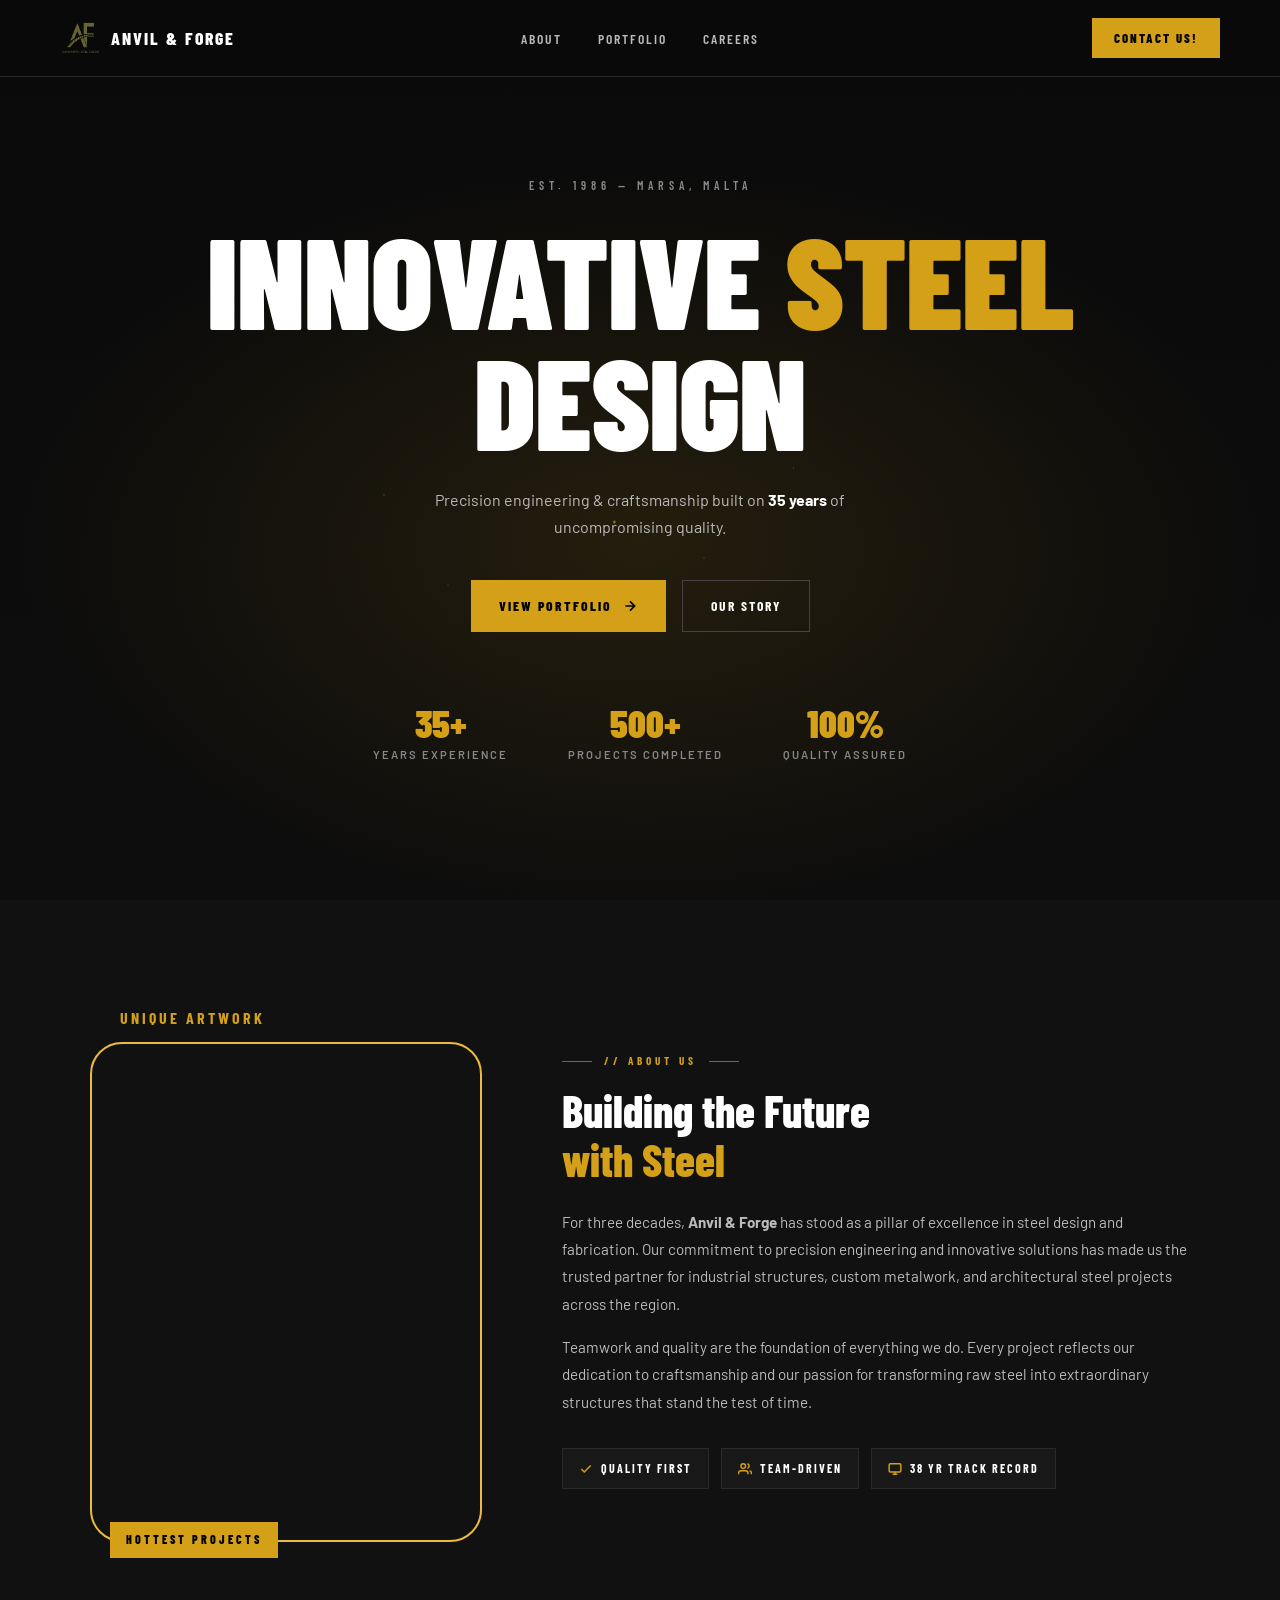
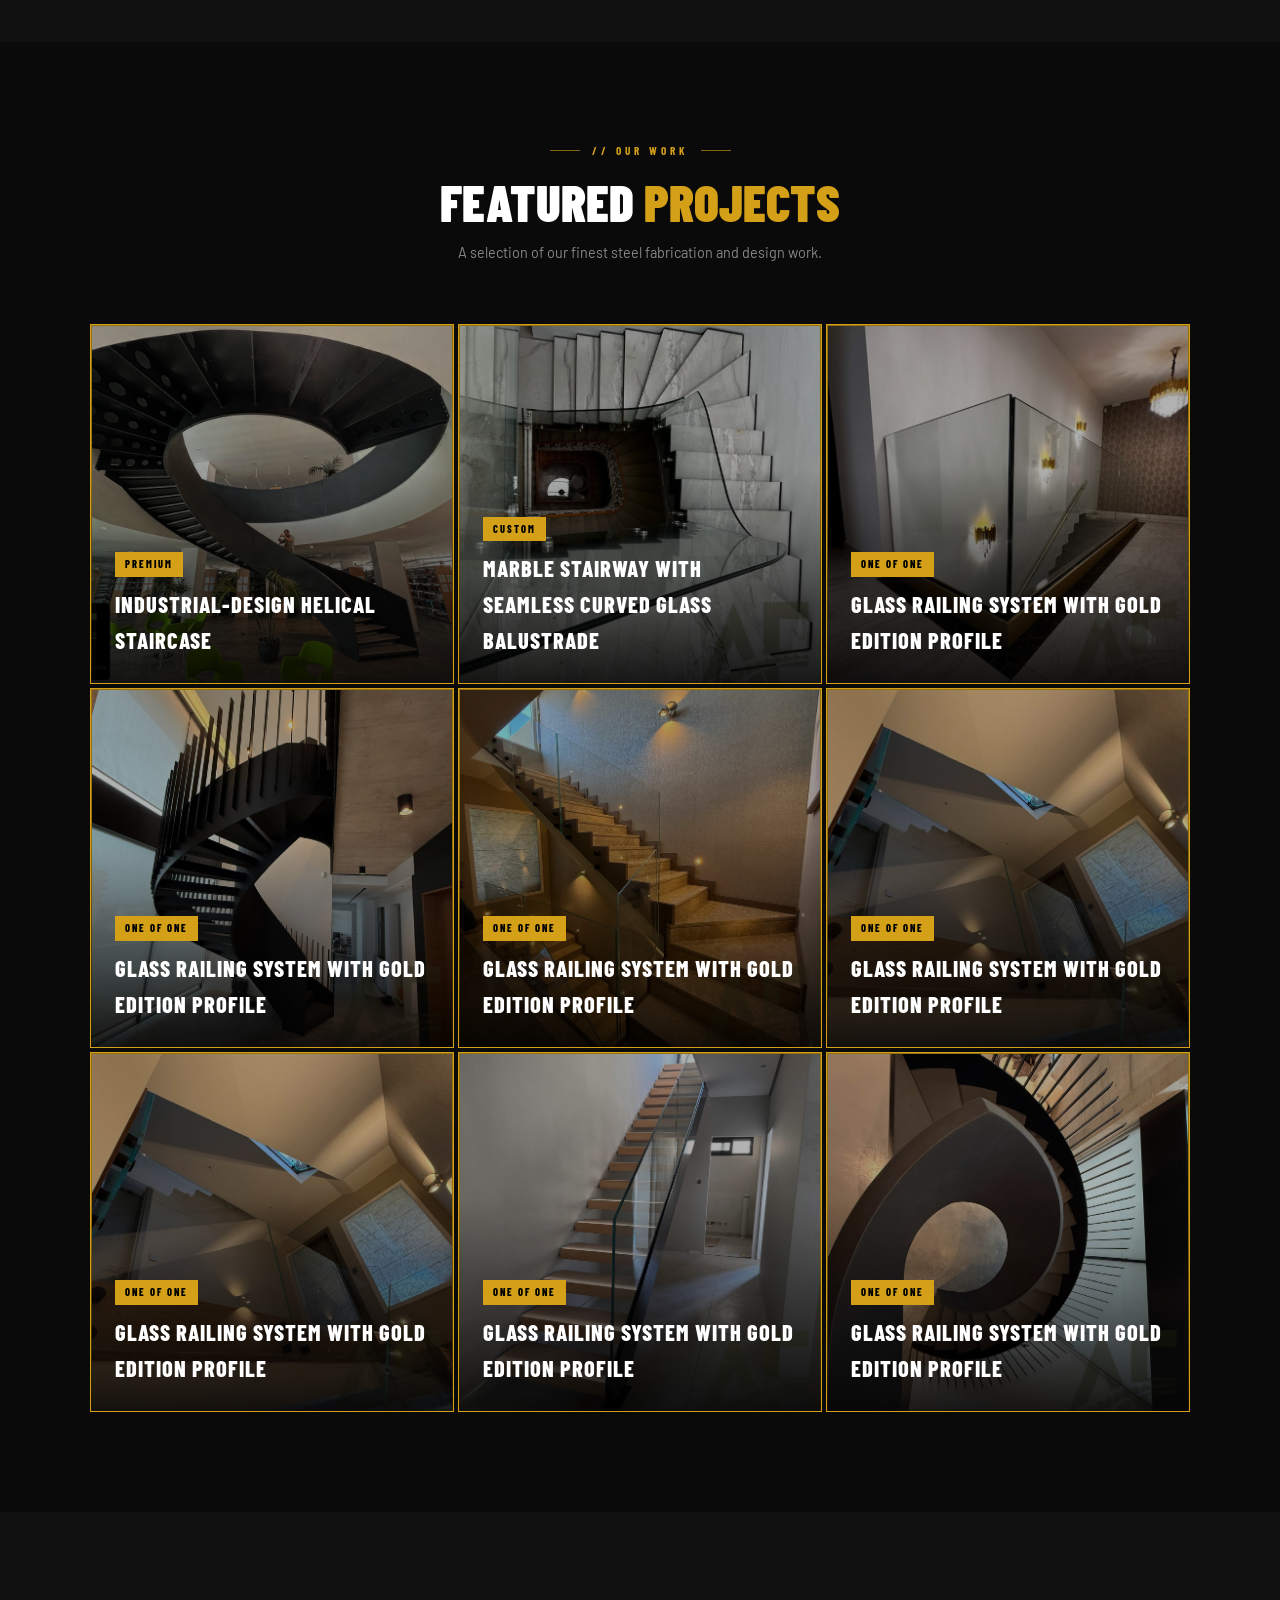
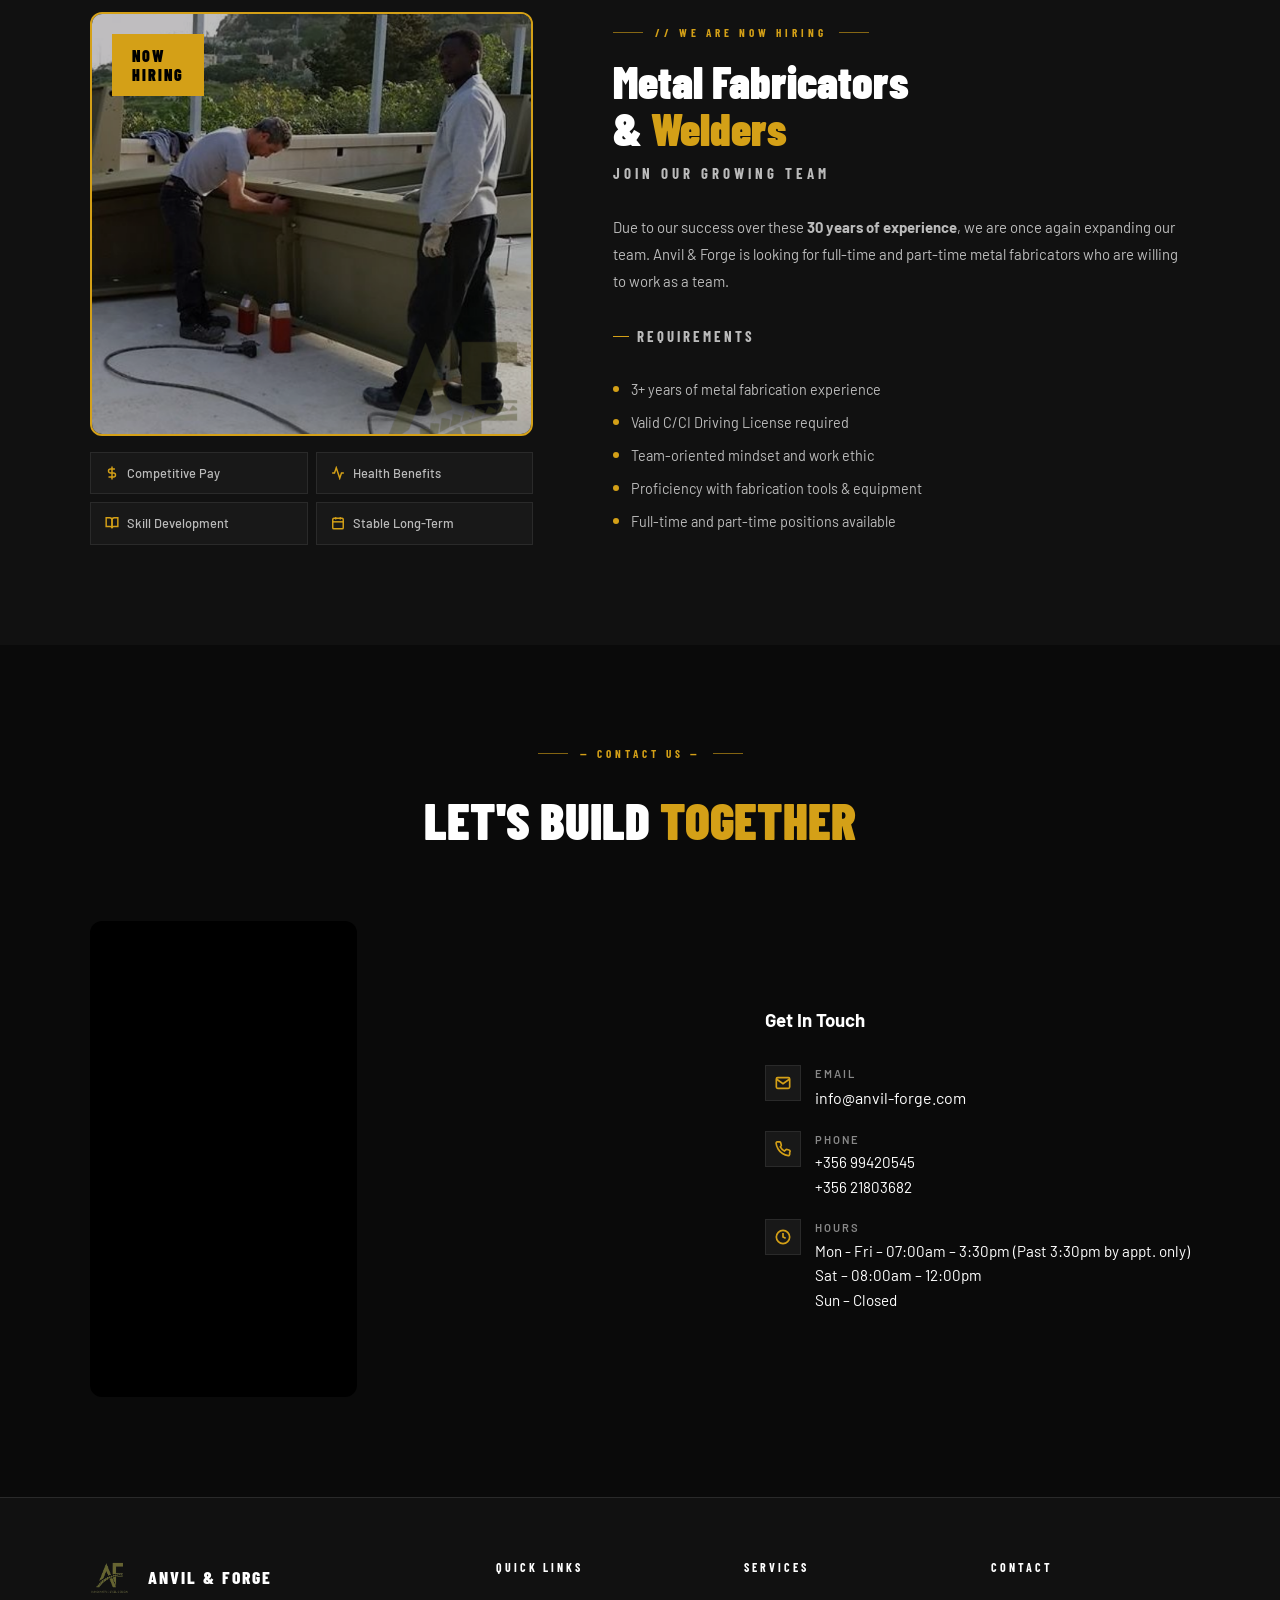
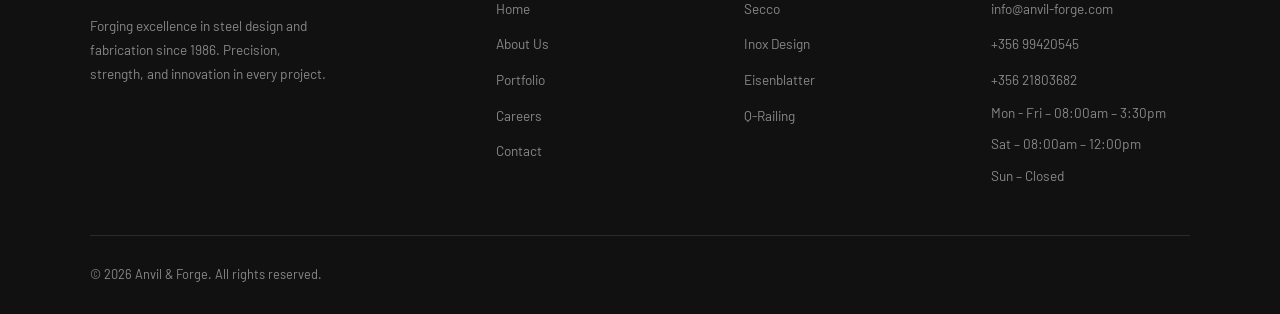
==== index.html @ 1e1e9507 "correcion archivo" ====
<!DOCTYPE html>
<html lang="en">
<head>
  <meta charset="UTF-8" />
  <meta name="viewport" content="width=device-width, initial-scale=1.0"/>
  <title>Anvil & Forge</title>
  <link href="https://fonts.googleapis.com/css2?family=Barlow+Condensed:wght@400;600;700;800;900&family=Barlow:wght@300;400;500;600&display=swap" rel="stylesheet"/>
  <link rel="stylesheet" href="styles.css">
   <link rel="icon" type="image/png" href="images/logo2.svg"> 
</head>
<body>

<!-- NAV -->
<nav>
  <a href="#" class="nav-logo">
    <img src="images/anvil_pfp.png" alt="Logo" style="height: 40px; width: auto; vertical-align: left; margin-left: 1px;">
    Anvil &amp; Forge
  </a>
  <ul class="nav-links">
    <li><a href="#about">About</a></li>
    <li><a href="#portfolio">Portfolio</a></li>
    <li><a href="#careers">Careers</a></li>
  </ul>
  <a href="#contact" class="btn-quote">Contact us!</a>
</nav>

<!-- HERO -->
<section class="hero" id="home">
  <div class="hero-bg"></div>
  <p class="hero-est">EST. 1986 — MARSA, MALTA</p>  
  <h1>Innovative <span>Steel</span><br>Design</h1>
  <p class="hero-sub">Precision engineering &amp; craftsmanship built on <strong>35 years</strong> of uncompromising quality.</p>
  <div class="hero-ctas">
    <a href="#portfolio" class="btn-primary">
      View Portfolio
      <svg width="16" height="16" viewBox="0 0 24 24" fill="none" stroke="currentColor" stroke-width="2.5"><path d="M5 12h14M12 5l7 7-7 7"/></svg>
    </a>
    <a href="#about" class="btn-secondary">Our Story</a>
  </div>
  <div class="hero-stats">
    <div class="stat">
      <div class="stat-num">35+</div>
      <div class="stat-label">Years Experience</div>
    </div>
    <div class="stat">
      <div class="stat-num">500+</div>
      <div class="stat-label">Projects Completed</div>
    </div>
    <div class="stat">
      <div class="stat-num">100%</div>
      <div class="stat-label">Quality Assured</div>
    </div>
  </div>
</section>

<!-- ABOUT -->
<section class="about" id="about">
  <div class="about-inner">
    <div class="about-left">
      <p class="about-label">Unique Artwork</p>
      <div class="about-img-wrap">
      
        <video class ="about-video" autoplay muted loop playsinline>
          <source src="images/projects/16.mp4" type="video/mp4">
        </video>


        <div class="about-est-badge">Hottest Projects</div>
      </div>
    </div>
    <div class="about-right">
      <div class="section-tag">// About Us</div>
      <h2>Building the Future<br><span>with Steel</span></h2>
      <p>For three decades, <strong>Anvil &amp; Forge</strong> has stood as a pillar of excellence in steel design and fabrication. Our commitment to precision engineering and innovative solutions has made us the trusted partner for industrial structures, custom metalwork, and architectural steel projects across the region.</p>
      <p>Teamwork and quality are the foundation of everything we do. Every project reflects our dedication to craftsmanship and our passion for transforming raw steel into extraordinary structures that stand the test of time.</p>
      <div class="about-pills">
        <div class="pill">
          <svg width="14" height="14" viewBox="0 0 24 24" fill="none" stroke="currentColor" stroke-width="2.5"><polyline points="20 6 9 17 4 12"/></svg>
          Quality First
        </div>
        <div class="pill">
          <svg width="14" height="14" viewBox="0 0 24 24" fill="none" stroke="currentColor" stroke-width="2.5"><path d="M17 21v-2a4 4 0 0 0-4-4H5a4 4 0 0 0-4 4v2"/><circle cx="9" cy="7" r="4"/><path d="M23 21v-2a4 4 0 0 0-3-3.87M16 3.13a4 4 0 0 1 0 7.75"/></svg>
          Team-Driven
        </div>
        <div class="pill">
          <svg width="14" height="14" viewBox="0 0 24 24" fill="none" stroke="currentColor" stroke-width="2.5"><rect x="2" y="3" width="20" height="14" rx="2"/><path d="M8 21h8M12 17v4"/></svg>
          38 Yr Track Record
        </div>
      </div>
    </div>
  </div>
</section>

<!-- PORTFOLIO -->
<section class="portfolio" id="portfolio">
  <div class="portfolio-header">
    <div class="section-tag" style="justify-content:center;">// Our Work</div>
    <h2>Featured <span>Projects</span></h2>
    <p>A selection of our finest steel fabrication and design work.</p>
  </div>
  <div class="portfolio-grid">

    <div class="port-card">
      <div class="port-card-inner">
        <div class="port-front">
          <img src="images/waterwemark/1.jpg" alt="Industrial Structures"/>
          <div class="port-overlay">
            <span class="port-tag">Premium</span>
            <div class="port-title">Industrial-Design Helical Staircase</div>
          </div>
        </div>
        <div class="port-back">
          <img class="port-back-bg" src="images/waterwemark/1.jpg" alt=""/>
          <span class="port-back-tag">Premium</span>
          <div class="port-back-line"></div>
          <div class="port-back-title">Helical Staircase</div>
          <p class="port-back-desc">Industrial-design helical staircase crafted with precision steel and a brushed finish. Completed in 2022.</p>
        </div>
      </div>
    </div>

    <div class="port-card">
      <div class="port-card-inner">
        <div class="port-front">
          <img src="images/waterwemark/2.png" alt="Custom Metalwork"/>
          <div class="port-overlay">
            <span class="port-tag">Custom</span>
            <div class="port-title">Marble Stairway with Seamless Curved Glass Balustrade</div>
          </div>
        </div>
        <div class="port-back">
          <img class="port-back-bg" src="images/waterwemark/2.png" alt=""/>
          <span class="port-back-tag">Custom</span>
          <div class="port-back-line"></div>
          <div class="port-back-title">Marble Stairway</div>
          <p class="port-back-desc">Seamless curved glass balustrade paired with a marble stairway. A bespoke piece designed for a private residence.</p>
        </div>
      </div>
    </div>

    <div class="port-card">
      <div class="port-card-inner">
        <div class="port-front">
          <img src="images/waterwemark/3.png" alt="Architectural Steel"/>
          <div class="port-overlay">
            <span class="port-tag">One of one</span>
            <div class="port-title">Glass Railing System with Gold Edition Profile</div>
          </div>
        </div>
        <div class="port-back">
          <img class="port-back-bg" src="images/waterwemark/3.png" alt=""/>
          <span class="port-back-tag">One of one</span>
          <div class="port-back-line"></div>
          <div class="port-back-title">Gold Edition Railing</div>
          <p class="port-back-desc">Exclusive glass railing system featuring a gold edition profile. One of a kind, designed and fabricated in-house.</p>
        </div>
      </div>
    </div>

    <div class="port-card">
      <div class="port-card-inner">
        <div class="port-front">
          <img src="images/waterwemark/7.png" alt="Architectural Steel"/>
          <div class="port-overlay">
            <span class="port-tag">One of one</span>
            <div class="port-title">Glass Railing System with Gold Edition Profile</div>
          </div>
        </div>
        <div class="port-back">
          <img class="port-back-bg" src="images/waterwemark/7.png" alt=""/>
          <span class="port-back-tag">One of one</span>
          <div class="port-back-line"></div>
          <div class="port-back-title">Gold Edition Railing</div>
          <p class="port-back-desc">Exclusive glass railing system featuring a gold edition profile. One of a kind, designed and fabricated in-house.</p>
        </div>
      </div>
    </div>

    <div class="port-card">
      <div class="port-card-inner">
        <div class="port-front">
          <img src="images/waterwemark/8.png" alt="Architectural Steel"/>
          <div class="port-overlay">
            <span class="port-tag">One of one</span>
            <div class="port-title">Glass Railing System with Gold Edition Profile</div>
          </div>
        </div>
        <div class="port-back">
          <img class="port-back-bg" src="images/waterwemark/8.png" alt=""/>
          <span class="port-back-tag">One of one</span>
          <div class="port-back-line"></div>
          <div class="port-back-title">Gold Edition Railing</div>
          <p class="port-back-desc">Exclusive glass railing system featuring a gold edition profile. One of a kind, designed and fabricated in-house.</p>
        </div>
      </div>
    </div>

    <div class="port-card">
      <div class="port-card-inner">
        <div class="port-front">
          <img src="images/waterwemark/9.png" alt="Architectural Steel"/>
          <div class="port-overlay">
            <span class="port-tag">One of one</span>
            <div class="port-title">Glass Railing System with Gold Edition Profile</div>
          </div>
        </div>
        <div class="port-back">
          <img class="port-back-bg" src="images/waterwemark/9.png" alt=""/>
          <span class="port-back-tag">One of one</span>
          <div class="port-back-line"></div>
          <div class="port-back-title">Gold Edition Railing</div>
          <p class="port-back-desc">Exclusive glass railing system featuring a gold edition profile. One of a kind, designed and fabricated in-house.</p>
        </div>
      </div>
    </div>

    <div class="port-card">
      <div class="port-card-inner">
        <div class="port-front">
          <img src="images/waterwemark/9.png" alt="Architectural Steel"/>
          <div class="port-overlay">
            <span class="port-tag">One of one</span>
            <div class="port-title">Glass Railing System with Gold Edition Profile</div>
          </div>
        </div>
        <div class="port-back">
          <img class="port-back-bg" src="images/waterwemark/10.png" alt=""/>
          <span class="port-back-tag">One of one</span>
          <div class="port-back-line"></div>
          <div class="port-back-title">Gold Edition Railing</div>
          <p class="port-back-desc">Exclusive glass railing system featuring a gold edition profile. One of a kind, designed and fabricated in-house.</p>
        </div>
      </div>
    </div>

    <div class="port-card">
      <div class="port-card-inner">
        <div class="port-front">
          <img src="images/waterwemark/11.png" alt="Architectural Steel"/>
          <div class="port-overlay">
            <span class="port-tag">One of one</span>
            <div class="port-title">Glass Railing System with Gold Edition Profile</div>
          </div>
        </div>
        <div class="port-back">
          <img class="port-back-bg" src="images/waterwemark/11.png" alt=""/>
          <span class="port-back-tag">One of one</span>
          <div class="port-back-line"></div>
          <div class="port-back-title">Gold Edition Railing</div>
          <p class="port-back-desc">Exclusive glass railing system featuring a gold edition profile. One of a kind, designed and fabricated in-house.</p>
        </div>
      </div>
    </div>

    <div class="port-card">
      <div class="port-card-inner">
        <div class="port-front">
          <img src="images/waterwemark/14.png" alt="Architectural Steel"/>
          <div class="port-overlay">
            <span class="port-tag">One of one</span>
            <div class="port-title">Glass Railing System with Gold Edition Profile</div>
          </div>
        </div>
        <div class="port-back">
          <img class="port-back-bg" src="images/waterwemark/14.png" alt=""/>
          <span class="port-back-tag">One of one</span>
          <div class="port-back-line"></div>
          <div class="port-back-title">Gold Edition Railing</div>
          <p class="port-back-desc">Exclusive glass railing system featuring a gold edition profile. One of a kind, designed and fabricated in-house.</p>
        </div>
      </div>
    </div>

  </div>
</section>

<!-- CAREERS -->
<section class="careers" id="careers">
  <div class="careers-inner">
    <div>
      <div class="careers-img-wrap">
        <div class="now-hiring-badge">Now<br>Hiring</div>
        <img src="images/waterwemark/4.png" alt="Welding"/>
      </div>
      <div class="careers-perks">
        <div class="perk">
          <svg width="14" height="14" viewBox="0 0 24 24" fill="none" stroke="currentColor" stroke-width="2.5"><line x1="12" y1="1" x2="12" y2="23"/><path d="M17 5H9.5a3.5 3.5 0 0 0 0 7h5a3.5 3.5 0 0 1 0 7H6"/></svg>
          Competitive Pay
        </div>
        <div class="perk">
          <svg width="14" height="14" viewBox="0 0 24 24" fill="none" stroke="currentColor" stroke-width="2.5"><path d="M22 12h-4l-3 9L9 3l-3 9H2"/></svg>
          Health Benefits
        </div>
        <div class="perk">
          <svg width="14" height="14" viewBox="0 0 24 24" fill="none" stroke="currentColor" stroke-width="2.5"><path d="M2 3h6a4 4 0 0 1 4 4v14a3 3 0 0 0-3-3H2z"/><path d="M22 3h-6a4 4 0 0 0-4 4v14a3 3 0 0 1 3-3h7z"/></svg>
          Skill Development
        </div>
        <div class="perk">
          <svg width="14" height="14" viewBox="0 0 24 24" fill="none" stroke="currentColor" stroke-width="2.5"><rect x="3" y="4" width="18" height="18" rx="2"/><line x1="16" y1="2" x2="16" y2="6"/><line x1="8" y1="2" x2="8" y2="6"/><line x1="3" y1="10" x2="21" y2="10"/></svg>
          Stable Long-Term
        </div>
      </div>
    </div>
    <div class="careers-right">
      <div class="section-tag">// We Are Now Hiring</div>
      <h2>Metal Fabricators<br>&amp; <span>Welders</span></h2>
      <p class="careers-sub">Join Our Growing Team</p>
      <p>Due to our success over these <strong>30 years of experience</strong>, we are once again expanding our team. Anvil &amp; Forge is looking for full-time and part-time metal fabricators who are willing to work as a team.</p>
      <p class="req-title">Requirements</p>
      <ul class="req-list">
        <li>3+ years of metal fabrication experience</li>
        <li>Valid C/CI Driving License required</li>
        <li>Team-oriented mindset and work ethic</li>
        <li>Proficiency with fabrication tools &amp; equipment</li>
        <li>Full-time and part-time positions available</li>
      </ul>
    </div>
  </div>
</section>

<!-- CONTACT -->
<section class="contact" id="contact">
  <div class="contact-header">
    <div class="section-tag" style="justify-content:center;">— Contact Us —</div>
    <h2>Let's Build <span>Together</span></h2>
  </div>
  <div class="contact-inner">
    <div class="contact-img-wrap">
      <div style="background-color:#000; border-radius:12px; overflow:hidden; width:267px; height:476px;">
        <iframe src="https://www.facebook.com/plugins/video.php?height=476&href=https%3A%2F%2Fwww.facebook.com%2Finnovativesteeldesign%2Fvideos%2F1361359521542701%2F&show_text=false&width=267&t=0"
          width="267" height="476"
          style="border:none;overflow:hidden;display:block;"
          scrolling="no" frameborder="0"
          allowfullscreen="true"
          allow="autoplay; clipboard-write; encrypted-media; picture-in-picture; web-share">
        </iframe>
      </div>
    </div>

    <div class="location">
      <iframe src="https://www.google.com/maps/embed?pb=!1m18!1m12!1m3!1d3233.099924866024!2d14.493805775763667!3d35.87106801952251!2m3!1f0!2f0!3f0!3m2!1i1024!2i768!4f13.1!3m3!1m2!1s0x130e5aeb501653ad%3A0xe73991076f872636!2sAnvil%20%26%20forge!5e0!3m2!1ses!2ses!4v1776933687956!5m2!1ses!2ses"
        allowfullscreen="" loading="lazy" referrerpolicy="no-referrer-when-downgrade">
      </iframe>
    </div>

    <div class="contact-left">
      <h3>Get In Touch</h3>
      <div class="contact-items">

        <div class="contact-item">
          <div class="contact-icon">
            <svg width="16" height="16" viewBox="0 0 24 24" fill="none" stroke="currentColor" stroke-width="2.5"><path d="M4 4h16c1.1 0 2 .9 2 2v12c0 1.1-.9 2-2 2H4c-1.1 0-2-.9-2-2V6c0-1.1.9-2 2-2z"/><polyline points="22,6 12,13 2,6"/></svg>
          </div>
          <div>
            <div class="contact-detail-label">Email</div>
            <a href="mailto:info@anvil-forge.com" style="color:inherit; text-decoration:none;">info@anvil-forge.com</a>
          </div>
        </div>

        <div class="contact-item">
          <div class="contact-icon">
            <svg width="16" height="16" viewBox="0 0 24 24" fill="none" stroke="currentColor" stroke-width="2.5"><path d="M22 16.92v3a2 2 0 0 1-2.18 2 19.79 19.79 0 0 1-8.63-3.07A19.5 19.5 0 0 1 4.69 12a19.79 19.79 0 0 1-3.07-8.67A2 2 0 0 1 3.6 1.2h3a2 2 0 0 1 2 1.72c.127.96.361 1.903.7 2.81a2 2 0 0 1-.45 2.11L7.91 8.78a16 16 0 0 0 6.29 6.29l1.85-1.85a2 2 0 0 1 2.11-.45c.907.339 1.85.573 2.81.7A2 2 0 0 1 22 16.92z"/></svg>
          </div>
          <div>
            <div class="contact-detail-label">Phone</div>
            <div class="contact-detail-val">+356 99420545</div>
            <div class="contact-detail-val">+356 21803682</div>
          </div>
        </div>

        <div class="contact-item">
          <div class="contact-icon">
            <svg width="16" height="16" viewBox="0 0 24 24" fill="none" stroke="currentColor" stroke-width="2.5"><circle cx="12" cy="12" r="10"/><polyline points="12 6 12 12 16 14"/></svg>
          </div>
          <div>
            <div class="contact-detail-label">Hours</div>
            <div class="contact-detail-val">
              <p>Mon - Fri – 07:00am – 3:30pm <span style="white-space:nowrap;">(Past 3:30pm by appt. only)</span></p>
              <p>Sat – 08:00am – 12:00pm</p>
              <p>Sun – Closed</p>
            </div>
          </div>
        </div>

      </div>
    </div>
  </div>
</section>

<!-- FOOTER -->
<footer>
  <div class="footer-grid">
    <div class="footer-brand">
      <a href="#" class="nav-logo">
        <img src="images/anvil_pfp.png" alt="Logo" style="height: 40px; width: auto; vertical-align: middle; margin-right: 8px;">
        Anvil &amp; Forge
      </a>
      <p>Forging excellence in steel design and fabrication since 1986. Precision, strength, and innovation in every project.</p>
    </div>
    <div class="footer-col">
      <h4>Quick Links</h4>
      <ul>
        <li><a href="#home">Home</a></li>
        <li><a href="#about">About Us</a></li>
        <li><a href="#portfolio">Portfolio</a></li>
        <li><a href="#careers">Careers</a></li>
        <li><a href="#contact">Contact</a></li>
      </ul>
    </div>
    <div class="footer-col">
      <h4>Services</h4>
      <ul>
        <li><a href="https://www.seccosistemi.com/it/" target="_blank">Secco</a></li>
        <li><a href="https://www.inoxdesign.eu/en/" target="_blank">Inox Design</a></li>
        <li><a href="https://www.eisenblaetter.de/en/" target="_blank">Eisenblatter</a></li>
        <li><a href="https://q-railing.com/es-es/" target="_blank">Q-Railing</a></li>
      </ul>
    </div>
    <div class="footer-col">
      <h4>Contact</h4>
      <ul>
        <li><a href="mailto:info@anvil-forge.com">info@anvil-forge.com</a></li>
        <li><a href="tel:99420545">+356 99420545</a></li>
        <li><a href="tel:21803682">+356 21803682</a></li>
        <p style="color:var(--gray); font-size:.85rem;">Mon - Fri – 08:00am – 3:30pm</p>
        <p style="color:var(--gray); font-size:.85rem;">Sat – 08:00am – 12:00pm</p>
        <p style="color:var(--gray); font-size:.85rem;">Sun – Closed</p>
      </ul>
    </div>
  </div>
  <div class="footer-bottom">
    <p>© 2026 Anvil &amp; Forge. All rights reserved.</p>
  </div>
</footer>

<script>
  // Portfolio flip cards: tap to flip on touch devices
  if ('ontouchstart' in window) {
    document.querySelectorAll('.port-card').forEach(card => {
      card.addEventListener('click', () => {
        card.classList.toggle('flipped');
      });
    });
  }
</script>
</body>
</html>
---- styles.css ----
*, *::before, *::after { box-sizing: border-box; margin: 0; padding: 0; }

    :root {
      --gold: #D4A017;
      --gold-light: #F0BB30;
      --bg: #0A0A0A;
      --bg2: #111111;
      --bg3: #181818;
      --white: #FFFFFF;
      --gray: #888888;
      --gray-light: #BBBBBB;
      --border: #2A2A2A;
    }

    html { scroll-behavior: smooth; }

    body {
      background: var(--bg);
      color: var(--white);
      font-family: 'Barlow', sans-serif;
      font-weight: 400;
      line-height: 1.6;
      overflow-x: hidden;
    }

   /* ── NAV ── */
nav {
  position: fixed;
  top: 0; left: 0; right: 0;
  z-index: 100;
  display: grid;
  grid-template-columns: 1fr auto 1fr;
  align-items: center;
  padding: 18px 60px;
  background: rgba(10,10,10,0.92);
  backdrop-filter: blur(12px);
  border-bottom: 1px solid var(--border);
}
.nav-logo {
  display: flex;
  align-items: center;
  gap: 10px;
  font-family: 'Barlow Condensed', sans-serif;
  font-weight: 800;
  font-size: 1.1rem;
  letter-spacing: 2px;
  text-transform: uppercase;
  color: var(--white);
  text-decoration: none;
}
.nav-logo svg { color: var(--gold); }
.nav-links {
  display: flex;
  align-items: center;
  gap: 36px;
  list-style: none;
  justify-self: center;
}
.nav-links a {
  font-family: 'Barlow Condensed', sans-serif;
  font-size: 0.85rem;
  font-weight: 600;
  letter-spacing: 2px;
  text-transform: uppercase;
  color: var(--gray-light);
  text-decoration: none;
  transition: color .2s;
}
.nav-links a:hover { color: var(--gold); }
.btn-quote {
  justify-self: end;
  background: var(--gold);
  color: #000;
  font-family: 'Barlow Condensed', sans-serif;
  font-weight: 800;
  font-size: 0.8rem;
  letter-spacing: 2px;
  text-transform: uppercase;
  padding: 10px 22px;
  border: none;
  cursor: pointer;
  text-decoration: none;
  transition: background .2s, transform .15s;
}
.btn-quote:hover { background: var(--gold-light); transform: translateY(-1px); }

    /* ── HERO ── */
    .hero {
      position: relative;
      min-height: 100vh;
      display: flex;
      flex-direction: column;
      align-items: center;
      justify-content: center;
      text-align: center;
      padding: 120px 40px 80px;
      overflow: hidden;
    }
    .hero-bg {
      position: absolute;
      inset: 0;
      background:
        radial-gradient(ellipse 70% 60% at 50% 60%, rgba(212,160,23,0.12) 0%, transparent 70%),
        linear-gradient(180deg, #0a0a0a 0%, #0d0d0d 100%);
    }
    /* sparks / decorative lines */
    .hero-bg::after {
      content: '';
      position: absolute;
      inset: 0;
      background-image:
        radial-gradient(circle 1px at 30% 55%, rgba(212,160,23,.5) 0%, transparent 100%),
        radial-gradient(circle 1px at 55% 62%, rgba(212,160,23,.4) 0%, transparent 100%),
        radial-gradient(circle 2px at 48% 58%, rgba(255,200,50,.7) 0%, transparent 100%),
        radial-gradient(circle 1px at 35% 65%, rgba(212,160,23,.3) 0%, transparent 100%),
        radial-gradient(circle 1px at 62% 52%, rgba(212,160,23,.4) 0%, transparent 100%);
      animation: sparks 3s ease-in-out infinite alternate;
    }
    @keyframes sparks {
      from { opacity: .6; }
      to   { opacity: 1; }
    }
    .hero-est {
      position: relative;
      font-family: 'Barlow Condensed', sans-serif;
      font-size: 0.75rem;
      font-weight: 600;
      letter-spacing: 5px;
      text-transform: uppercase;
      color: var(--gray);
      margin-bottom: 24px;
    }
    .hero h1 {
      position: relative;
      font-family: 'Barlow Condensed', sans-serif;
      font-weight: 900;
      font-size: clamp(4rem, 10vw, 8rem);
      line-height: .95;
      text-transform: uppercase;
      letter-spacing: -1px;
      margin-bottom: 24px;
    }
    .hero h1 span { color: var(--gold); }
    .hero-sub {
      position: relative;
      max-width: 420px;
      font-size: 1rem;
      color: var(--gray-light);
      line-height: 1.7;
      margin-bottom: 40px;
    }
    .hero-sub strong { color: var(--white); }
    .hero-ctas {
      position: relative;
      display: flex;
      gap: 16px;
      flex-wrap: wrap;
      justify-content: center;
    }
    .btn-primary {
      display: inline-flex;
      align-items: center;
      gap: 10px;
      background: var(--gold);
      color: #000;
      font-family: 'Barlow Condensed', sans-serif;
      font-weight: 800;
      font-size: 0.85rem;
      letter-spacing: 2px;
      text-transform: uppercase;
      padding: 14px 28px;
      text-decoration: none;
      transition: background .2s, transform .15s;
    }
    .btn-primary:hover { background: var(--gold-light); transform: translateY(-2px); }
    .btn-secondary {
      display: inline-flex;
      align-items: center;
      gap: 10px;
      background: transparent;
      color: var(--white);
      font-family: 'Barlow Condensed', sans-serif;
      font-weight: 700;
      font-size: 0.85rem;
      letter-spacing: 2px;
      text-transform: uppercase;
      padding: 14px 28px;
      border: 1px solid #444;
      text-decoration: none;
      transition: border-color .2s, color .2s;
    }
    .btn-secondary:hover { border-color: var(--gold); color: var(--gold); }
    .hero-stats {
      position: relative;
      display: flex;
      gap: 60px;
      margin-top: 72px;
      flex-wrap: wrap;
      justify-content: center;
    }
    .stat { text-align: center; }
    .stat-num {
      font-family: 'Barlow Condensed', sans-serif;
      font-size: 2.4rem;
      font-weight: 900;
      color: var(--gold);
      line-height: 1;
    }
    .stat-label {
      font-size: 0.7rem;
      font-weight: 600;
      letter-spacing: 2px;
      text-transform: uppercase;
      color: var(--gray);
      margin-top: 4px;
    }

    /* ── SECTION HELPERS ── */
    section { padding: 100px 60px; }
    .section-tag {
      font-family: 'Barlow Condensed', sans-serif;
      font-size: 0.7rem;
      font-weight: 700;
      letter-spacing: 4px;
      text-transform: uppercase;
      color: var(--gold);
      display: flex;
      align-items: center;
      gap: 12px;
      margin-bottom: 16px;
    }
    .section-tag::before,
    .section-tag::after {
      content: '';
      display: block;
      width: 30px;
      height: 1px;
      background: var(--gold);
      opacity: .6;
    }

    /* ── ABOUT ── */
    .about { background: var(--bg2); }
    .about-inner {
      max-width: 1100px;
      margin: 0 auto;
      display: grid;
      grid-template-columns: 1fr 1.6fr;
      gap: 80px;
      align-items: center;
    }
    .about-left { position: relative; }
    .about-years {
      font-family: 'Barlow Condensed', sans-serif;
      font-size: 9rem;
      font-weight: 900;
      color: transparent;
      -webkit-text-stroke: 1px var(--gold);
      opacity: .2;
      line-height: 1;
      position: absolute;
      top: -20px;
      left: -10px;
    }

    .about-video {
      width: 100%;
      max-width: 600px;
      height: 500px;
      object-fit: cover;
      border-radius: 2rem;
      border: 2px solid var(--gold-light);
      display: block;
      filter: grayscale(10%);
    }
    
    .about-label {
      font-family: 'Barlow Condensed', sans-serif;
      font-size: 1rem;
      font-weight: 700;
      letter-spacing: 3px;
      text-transform: uppercase;
      color: var(--gold);
      position: relative;
      top: 5px;
      left: 30px;
      z-index: 1;
    }
    .about-img-wrap {
      margin-top: 16px;
      position: relative;
      z-index: 1;
    }
    .about-img-wrap img {
      width: 100%;
      max-width: 320px;
      height: 260px;
      object-fit: cover;
      filter: grayscale(30%);
      display: block;
    }
    .about-est-badge {
      position: absolute;
      bottom: -16px;
      left: 20px;
      background: var(--gold);
      color: #000;
      font-family: 'Barlow Condensed', sans-serif;
      font-weight: 800;
      font-size: 0.75rem;
      letter-spacing: 3px;
      text-transform: uppercase;
      padding: 8px 16px;
    }
    .about-right h2 {
      font-family: 'Barlow Condensed', sans-serif;
      font-size: 2.8rem;
      font-weight: 800;
      line-height: 1.1;
      margin-bottom: 24px;
    }
    .about-right h2 span { color: var(--gold); }
    .about-right p {
      color: var(--gray-light);
      font-size: 0.95rem;
      margin-bottom: 16px;
      line-height: 1.8;
    }
    .about-pills {
      display: flex;
      gap: 12px;
      margin-top: 32px;
      flex-wrap: wrap;
    }
    .pill {
      display: flex;
      align-items: center;
      gap: 8px;
      background: var(--bg3);
      border: 1px solid var(--border);
      padding: 10px 16px;
      font-family: 'Barlow Condensed', sans-serif;
      font-size: 0.75rem;
      font-weight: 700;
      letter-spacing: 2px;
      text-transform: uppercase;
      color: var(--white);
    }
    .pill svg { color: var(--gold); flex-shrink: 0; }

    /* ── PORTFOLIO ── */
    .portfolio { background: var(--bg); }
    .portfolio-header {
      text-align: center;
      max-width: 600px;
      margin: 0 auto 60px;
    }
    .portfolio-header h2 {
      font-family: 'Barlow Condensed', sans-serif;
      font-size: 3.2rem;
      font-weight: 900;
      line-height: 1;
      text-transform: uppercase;
    }
    .portfolio-header h2 span { color: var(--gold); }
    .portfolio-header p {
      color: var(--gray);
      font-size: 0.9rem;
      margin-top: 14px;
    }
    .portfolio-grid {
      max-width: 1100px;
      margin: 0 auto;
      display: grid;
      grid-template-columns: repeat(3, 1fr);
      gap: 2px;
    }

   /* ── PORTFOLIO ── */
.portfolio { background: var(--bg); }
.portfolio-header {
  text-align: center;
  max-width: 600px;
  margin: 0 auto 60px;
}
.portfolio-header h2 {
  font-family: 'Barlow Condensed', sans-serif;
  font-size: 3.2rem;
  font-weight: 900;
  line-height: 1;
  text-transform: uppercase;
}
.portfolio-header h2 span { color: var(--gold); }
.portfolio-header p {
  color: var(--gray);
  font-size: 0.9rem;
  margin-top: 14px;
}
.portfolio-grid {
  max-width: 1100px;
  margin: 0 auto;
  display: grid;
  grid-template-columns: repeat(3, 1fr);
  gap: 4px;
}

/* Flip card */
.port-card {
  position: relative;
  cursor: pointer;
  perspective: 1000px;
  height: 360px;
}
.port-card-inner {
  width: 100%;
  height: 100%;
  transition: transform 0.8s ease;
  transform-style: preserve-3d;
}
.port-card:hover .port-card-inner {
  transform: rotateY(180deg);
}

.port-front,
.port-back {
  position: absolute;
  overflow: hidden;
  inset: 0;
  backface-visibility: hidden;
  -webkit-backface-visibility: hidden;
  border: 1px solid var(--gold);
}

.port-back-bg {
  position: absolute;
  inset: 0;
  width: 100%;
  height: 100%;
  object-fit: cover;
  opacity: 0.08; /* ajusta este valor a tu gusto */
  z-index: 0;
}

.port-back-tag,
.port-back-line,
.port-back-title,
.port-back-desc {
  position: relative;
  z-index: 1;
}

/* Cara delantera */
.port-front img {
  width: 100%;
  height: 360px;
  object-fit: cover;
  display: block;
  filter: brightness(.7);
  transition: filter .4s;
  border: 1px solid var(--gold);
}
.port-card:hover .port-front img { filter: brightness(.85); }
.port-overlay {
  position: absolute;
  inset: 0;
  background: linear-gradient(to top, rgba(0,0,0,.85) 0%, transparent 60%);
  display: flex;
  flex-direction: column;
  justify-content: flex-end;
  padding: 24px;
}
.port-tag {
  display: inline-block;
  background: var(--gold);
  color: #000;
  font-family: 'Barlow Condensed', sans-serif;
  font-size: 0.65rem;
  font-weight: 800;
  letter-spacing: 2px;
  text-transform: uppercase;
  padding: 4px 10px;
  margin-bottom: 10px;
  align-self: flex-start;
}
.port-title {
  font-family: 'Barlow Condensed', sans-serif;
  font-size: 1.4rem;
  font-weight: 800;
  text-transform: uppercase;
  letter-spacing: 1px;
}

/* Cara trasera */
.port-back {
  transform: rotateY(180deg);
  background: var(--bg3);
  border: 1px solid var(--border);
  display: flex;
  flex-direction: column;
  justify-content: center;
  align-items: center;
  padding: 32px;
  text-align: center;
  gap: 16px;
}
.port-back-tag {
  background: var(--gold);
  color: #000;
  font-family: 'Barlow Condensed', sans-serif;
  font-size: 0.65rem;
  font-weight: 800;
  letter-spacing: 2px;
  text-transform: uppercase;
  padding: 4px 10px;
}
.port-back-line {
  width: 40px;
  height: 2px;
  background: var(--gold);
}
.port-back-title {
  font-family: 'Barlow Condensed', sans-serif;
  font-size: 1.6rem;
  font-weight: 900;
  text-transform: uppercase;
  letter-spacing: 1px;
  color: var(--white);
}
.port-back-desc {
  font-size: 0.88rem;
  color: var(--gray-light);
  line-height: 1.7;
}

    /* ── CAREERS ── */
    .careers {
      background: var(--bg2);
    }
    .careers-inner {
      max-width: 1100px;
      margin: 0 auto;
      display: grid;
      grid-template-columns: 1fr 1.3fr;
      gap: 80px;
      align-items: center;
    }
    .careers-img-wrap { position: relative; }
    .now-hiring-badge {
      position: absolute;
      top: 20px;
      left: 20px;
      background: var(--gold);
      color: #000;
      font-family: 'Barlow Condensed', sans-serif;
      font-weight: 900;
      font-size: 1rem;
      letter-spacing: 2px;
      text-transform: uppercase;
      padding: 12px 20px;
      line-height: 1.2;
      z-index: 2;
    }
    .careers-img-wrap img {
      width: 100%;
      height: 420px;
      object-fit: cover;
      display: block;
      filter: brightness(.75);
    }

    .careers-perks {
      display: grid;
      grid-template-columns: 1fr 1fr;
      gap: 8px;
      margin-top: 16px;
    }
    .perk {
      display: flex;
      align-items: center;
      gap: 8px;
      background: var(--bg3);
      border: 1px solid var(--border);
      padding: 10px 14px;
      font-size: 0.8rem;
      font-weight: 500;
      color: var(--gray-light);
    }
    .perk svg { color: var(--gold); flex-shrink: 0; }
    .careers-right h2 {
      font-family: 'Barlow Condensed', sans-serif;
      font-size: 2.8rem;
      font-weight: 900;
      line-height: 1.05;
      margin-bottom: 8px;
    }
    .careers-right h2 span { color: var(--gold); }
    .careers-sub {
      font-family: 'Barlow Condensed', sans-serif;
      font-size: 0.75rem;
      font-weight: 700;
      letter-spacing: 4px;
      text-transform: uppercase;
      color: var(--gold);
      margin-bottom: 20px;
    }
    .careers-right p { color: var(--gray-light); font-size: 0.93rem; line-height: 1.8; margin-bottom: 28px; }
    .req-title {
      font-family: 'Barlow Condensed', sans-serif;
      font-size: 0.75rem;
      font-weight: 700;
      letter-spacing: 3px;
      text-transform: uppercase;
      color: var(--gold);
      display: flex;
      align-items: center;
      gap: 8px;
      margin-bottom: 16px;
    }
    .req-title::before { content: ''; width: 16px; height: 1px; background: var(--gold); }
    .req-list { list-style: none; display: flex; flex-direction: column; gap: 10px; }
    .req-list li {
      display: flex;
      align-items: center;
      gap: 12px;
      font-size: 0.9rem;
      color: var(--gray-light);
    }
    .req-list li::before {
      content: '';
      width: 6px;
      height: 6px;
      background: var(--gold);
      border-radius: 50%;
      flex-shrink: 0;
    }


    /* ── NOW HIRING HOVER ── */
    .careers-img-wrap {
      overflow: hidden;
      border-radius: 12px;
      border: 2px solid var(--gold);
      transition: box-shadow 0.8s ease;
    }

    .careers-img-wrap:hover {
      box-shadow: 0 0 20px rgba(212, 160, 23, 0.4);
    }

    .careers-img-wrap img {
      transition: transform 0.8s ease;
    }

    .careers-img-wrap:hover img {
      transform: scale(1.03) rotate(0.5deg);
    }


    /* ── CONTACT ── */
    .contact { background: var(--bg); }
    .contact-header {
      text-align: center;
      margin-bottom: 60px;
    }
    .contact-header h2 {
      font-family: 'Barlow Condensed', sans-serif;
      font-size: 3.2rem;
      font-weight: 900;
      text-transform: uppercase;
    }
    .contact-header h2 span { color: var(--gold); }
    .contact-inner {
  max-width: 1100px; /* más ancho para caber los 3 elementos */
  margin: 0 auto;
  display: grid;
  grid-template-columns: 267px 1fr 1fr; /* video | mapa | info */
  gap: 40px;
  align-items: center;
}

.location iframe {
  width: 100%;
  height: 476px; /* misma altura que el video */
  border: 0;
  border-radius: 12px;
  display: block;
}

.contact-left {
  display: flex;
  flex-direction: column;
  justify-content: center;
}

.contact-left h3 {
  margin-bottom: 30px;
}
    .contact-items { display: flex; flex-direction: column; gap: 20px; }
    .contact-item { display: flex; align-items: flex-start; gap: 14px; }
    .contact-icon {
      width: 36px;
      height: 36px;
      background: var(--bg3);
      border: 1px solid var(--border);
      display: flex;
      align-items: center;
      justify-content: center;
      flex-shrink: 0;
    }
    .contact-icon svg { color: var(--gold); }
    .contact-detail-label {
      font-size: 0.7rem;
      font-weight: 600;
      letter-spacing: 2px;
      text-transform: uppercase;
      color: var(--gray);
      margin-bottom: 2px;
    }
    .contact-detail-val { 
      font-size: 0.95rem; color: var(--white); 
      white-space: nowrap;
    }
    .contact-img-wrap { position: relative; }
    .contact-img-wrap img {
      width: 100%;
      height: 360px;
      object-fit: cover;
      display: block;
      filter: brightness(.6);
    }
    .contact-quote {
      position: absolute;
      bottom: 0; left: 0; right: 0;
      background: rgba(0,0,0,.75);
      padding: 20px 24px;
      border-left: 3px solid var(--gold);
    }
    .contact-quote p {
      font-style: italic;
      font-size: 0.85rem;
      color: var(--gray-light);
      margin-bottom: 8px;
      line-height: 1.6;
    }
    .contact-quote span {
      font-family: 'Barlow Condensed', sans-serif;
      font-size: 0.7rem;
      font-weight: 700;
      letter-spacing: 3px;
      text-transform: uppercase;
      color: var(--gold);
    }

    /* ── FOOTER ── */
    footer {
      background: var(--bg2);
      border-top: 1px solid var(--border);
      padding: 60px 60px 30px;
    }
    .footer-grid {
      max-width: 1100px;
      margin: 0 auto;
      display: grid;
      grid-template-columns: 1.8fr 1fr 1fr 1fr;
      gap: 48px;
      padding-bottom: 48px;
      border-bottom: 1px solid var(--border);
    }
    .footer-brand .nav-logo { margin-bottom: 16px; display: inline-flex; }
    .footer-brand p { font-size: 0.85rem; color: var(--gray); line-height: 1.8; max-width: 240px; }
    .footer-col h4 {
      font-family: 'Barlow Condensed', sans-serif;
      font-size: 0.75rem;
      font-weight: 700;
      letter-spacing: 3px;
      text-transform: uppercase;
      color: var(--white);
      margin-bottom: 18px;
    }
    .footer-col ul { list-style: none; display: flex; flex-direction: column; gap: 10px; }
    .footer-col a {
      font-size: 0.85rem;
      color: var(--gray);
      text-decoration: none;
      transition: color .2s;
    }
    .footer-col a:hover { color: var(--gold); }
    .footer-bottom {
      max-width: 1100px;
      margin: 0 auto;
      display: flex;
      justify-content: space-between;
      align-items: center;
      padding-top: 28px;
    }
    .footer-bottom p { font-size: 0.8rem; color: var(--gray); }

    /* ── RESPONSIVE ── */

    /* --- Tablet (≤900px) --- */
    @media (max-width: 900px) {
      /* NAV */
      nav {
        padding: 16px 24px;
        grid-template-columns: 1fr auto;
      }
      .nav-links { display: none; }
      .btn-quote { display: none; }

      /* HERO */
      section { padding: 70px 24px; }
      .hero { padding: 120px 24px 60px; }
      .hero-stats { gap: 32px; margin-top: 48px; }

      /* ABOUT */
      .about-inner {
        grid-template-columns: 1fr;
        gap: 40px;
      }
      .about-video {
        height: 340px;
        max-width: 100%;
        border-radius: 1rem;
      }
      .about-label { left: 0; }

      /* PORTFOLIO */
      .portfolio-grid {
        grid-template-columns: repeat(2, 1fr);
        gap: 2px;
      }

      /* CAREERS */
      .careers-inner {
        grid-template-columns: 1fr;
        gap: 40px;
      }

      /* CONTACT */
      .contact-inner {
        grid-template-columns: 1fr;
        gap: 32px;
      }
      .contact-img-wrap { order: -1; }
      .contact-img-wrap div {
        width: 100% !important;
        height: 360px !important;
      }
      .contact-img-wrap iframe {
        width: 100% !important;
        height: 360px !important;
      }
      .location iframe { height: 320px; }

      /* FOOTER */
      footer { padding: 48px 24px 24px; }
      .footer-grid { grid-template-columns: 1fr 1fr; gap: 32px; }
    }

    /* --- Mobile (≤600px) --- */
    @media (max-width: 600px) {
      /* NAV */
      nav { padding: 14px 16px; }
      .nav-logo { font-size: 0.95rem; letter-spacing: 1px; }

      /* HERO */
      .hero { padding: 100px 16px 48px; }
      .hero h1 { font-size: clamp(3rem, 14vw, 5rem); }
      .hero-sub { font-size: 0.9rem; max-width: 100%; }
      .hero-stats { gap: 20px; flex-wrap: wrap; }
      .stat-num { font-size: 1.9rem; }
      .hero-ctas { flex-direction: column; align-items: center; }
      .btn-primary, .btn-secondary { width: 100%; justify-content: center; }

      /* ABOUT */
      section { padding: 56px 16px; }
      .about-video { height: 500px; }
      .about-right h2 { font-size: 2.2rem; }
      .about-pills { gap: 8px; }

      /* PORTFOLIO */
      .portfolio-grid {
        grid-template-columns: 1fr;
        gap: 2px;
      }
      /* On mobile, flip cards trigger on click/tap instead of hover */
      .port-card { height: 300px; }
      .port-card.flipped .port-card-inner { transform: rotateY(180deg); }
      .port-front img { height: 300px; }

      /* CAREERS */
      .careers-right h2 { font-size: 2.2rem; }
      .careers-perks { grid-template-columns: 1fr 1fr; gap: 6px; }
      .careers-img-wrap img { height: 280px; }

      /* CONTACT */
      .contact-header h2 { font-size: 2.4rem; }
      .contact-img-wrap div {
        width: 100% !important;
        height: 300px !important;
      }
      .contact-img-wrap iframe {
        width: 100% !important;
        height: 300px !important;
      }
      .location iframe { height: 260px; }
      .contact-detail-val { white-space: normal; }

      /* FOOTER */
      footer { padding: 40px 16px 20px; }
      .footer-grid {
        grid-template-columns: 1fr;
        gap: 28px;
      }
      .footer-bottom { flex-direction: column; gap: 8px; text-align: center; }
    }
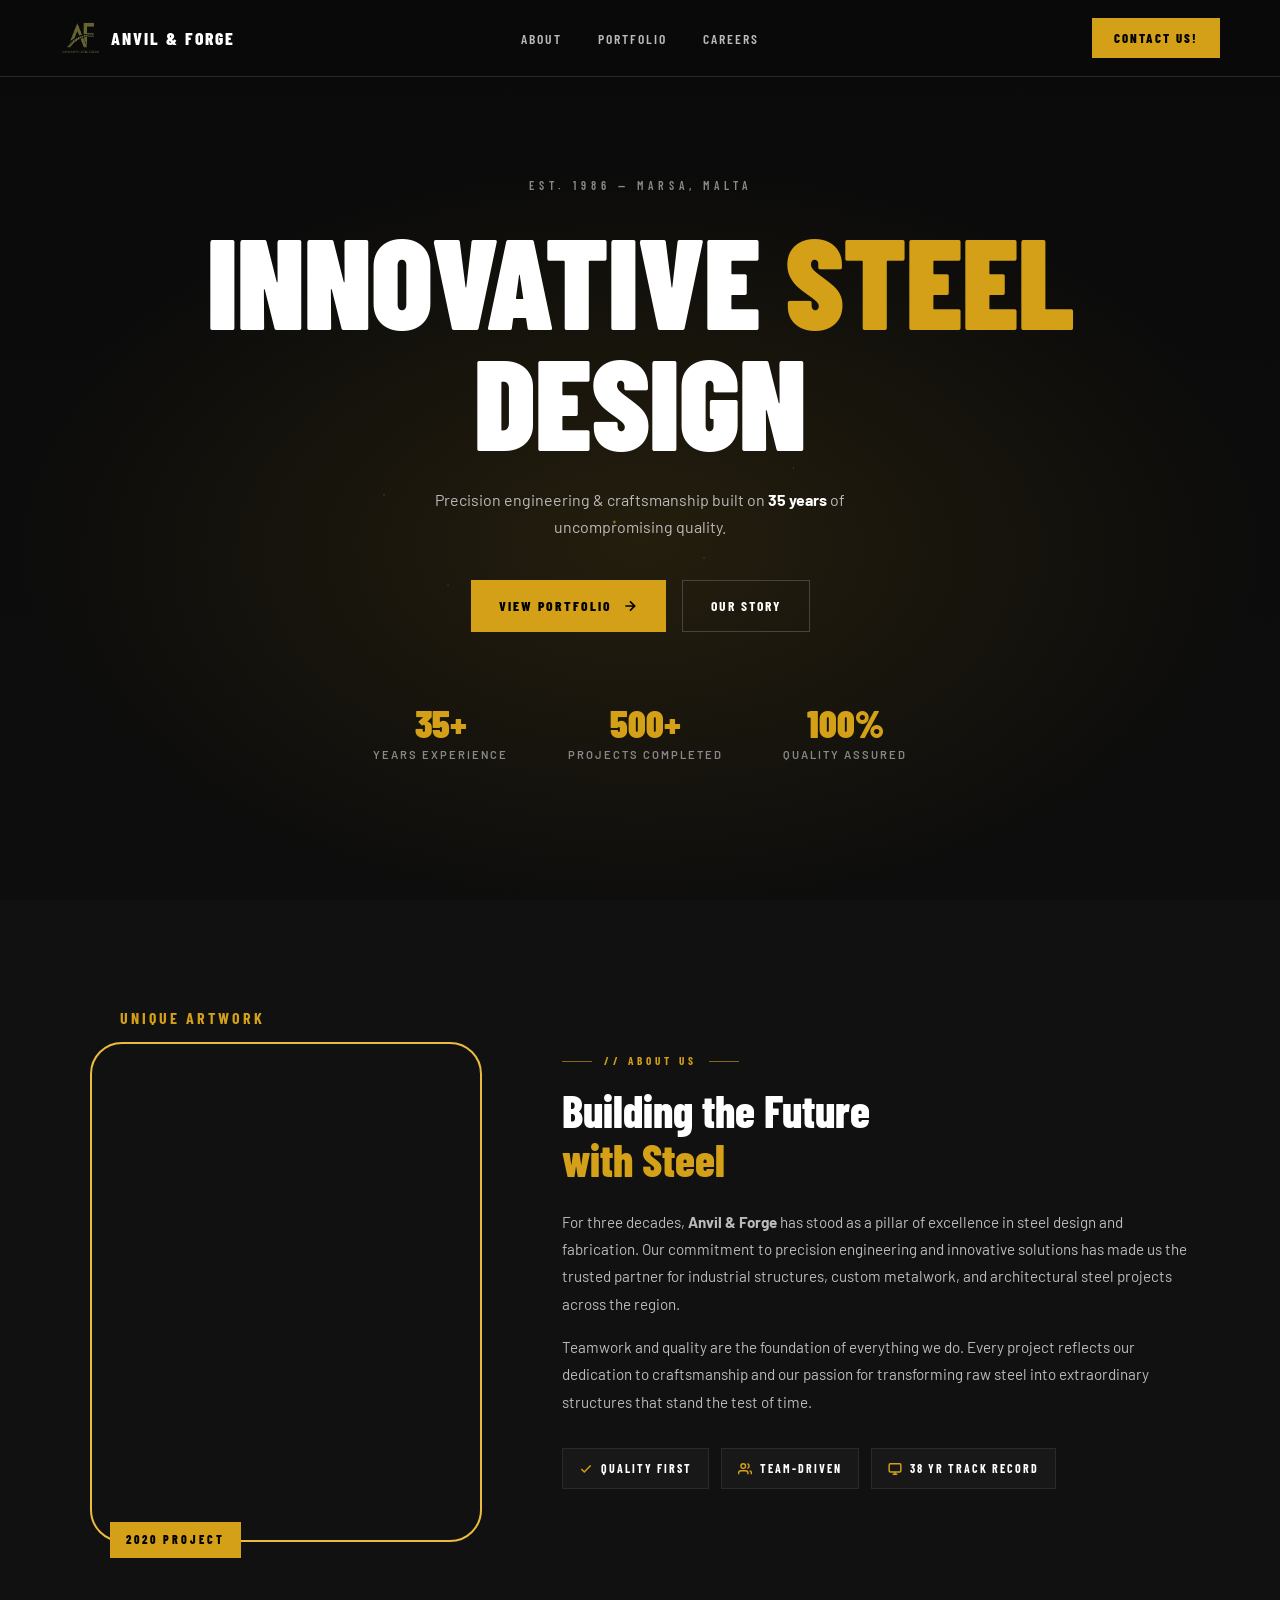
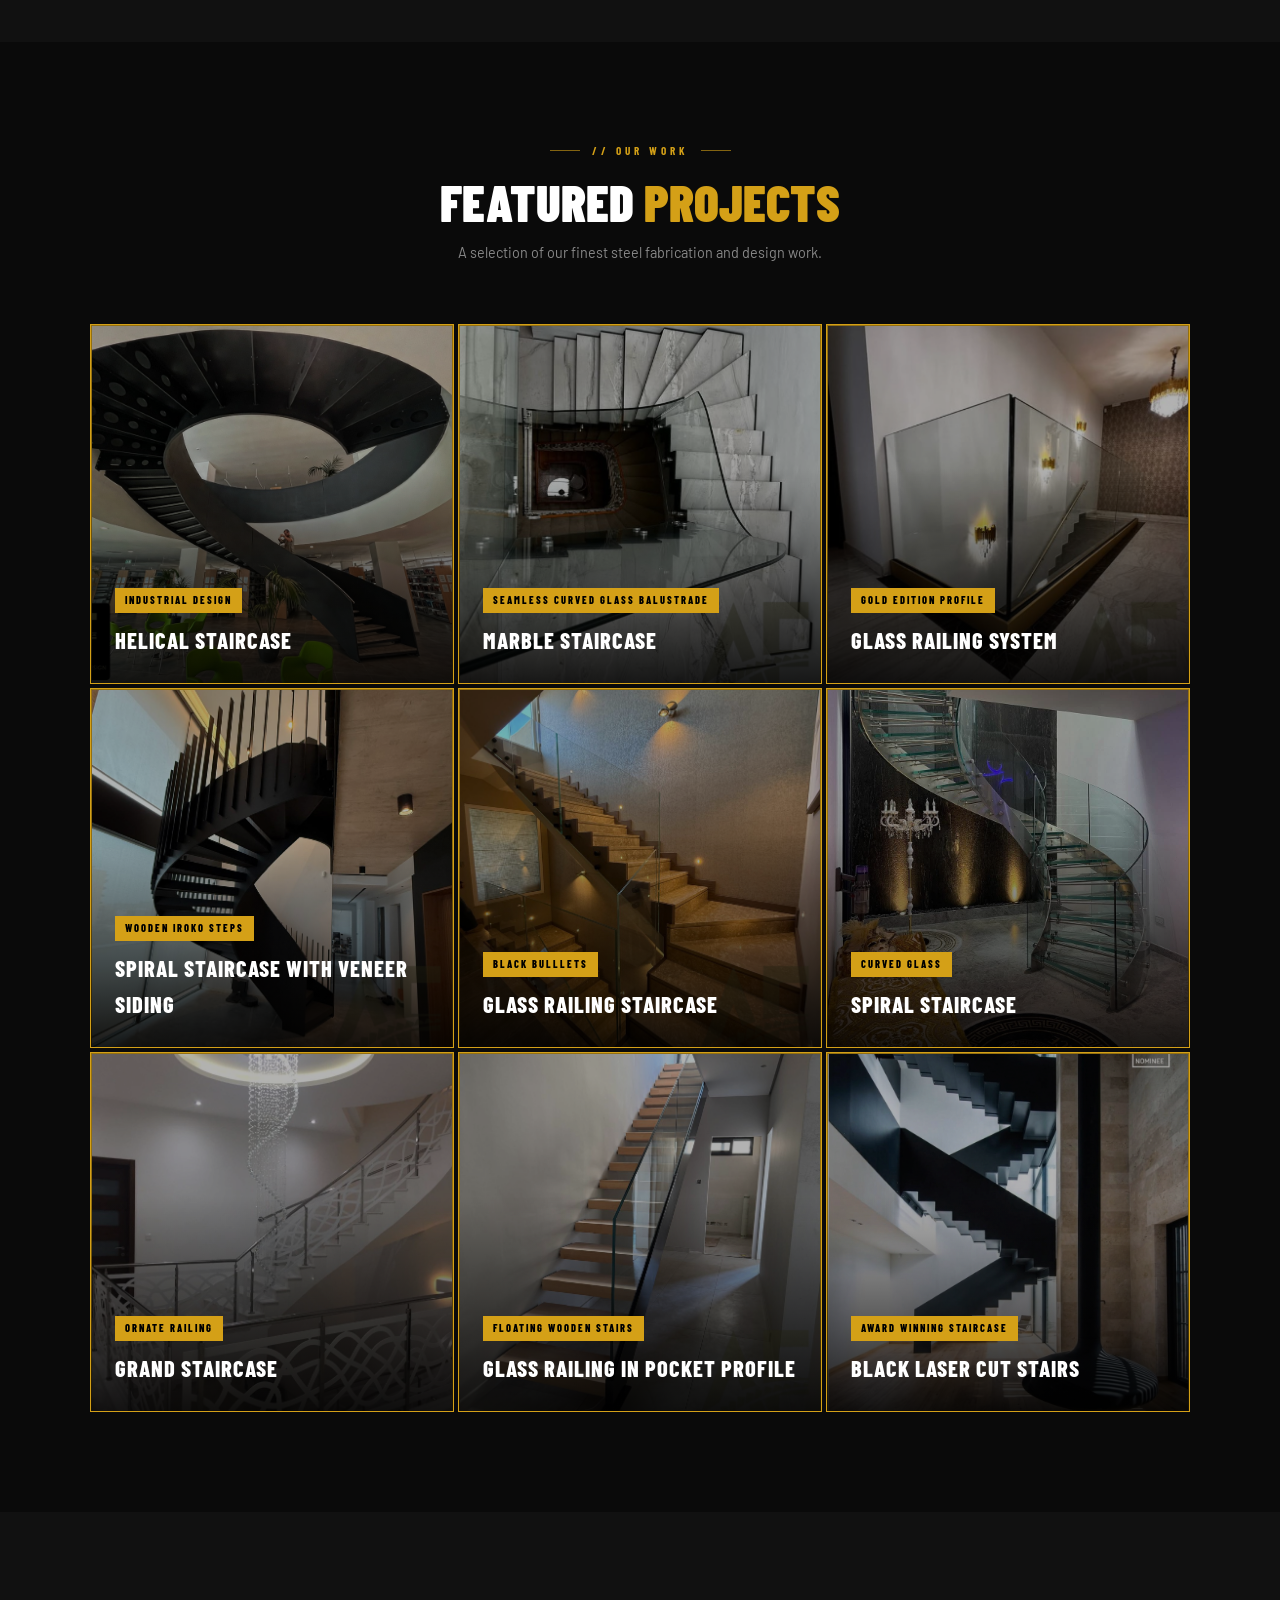
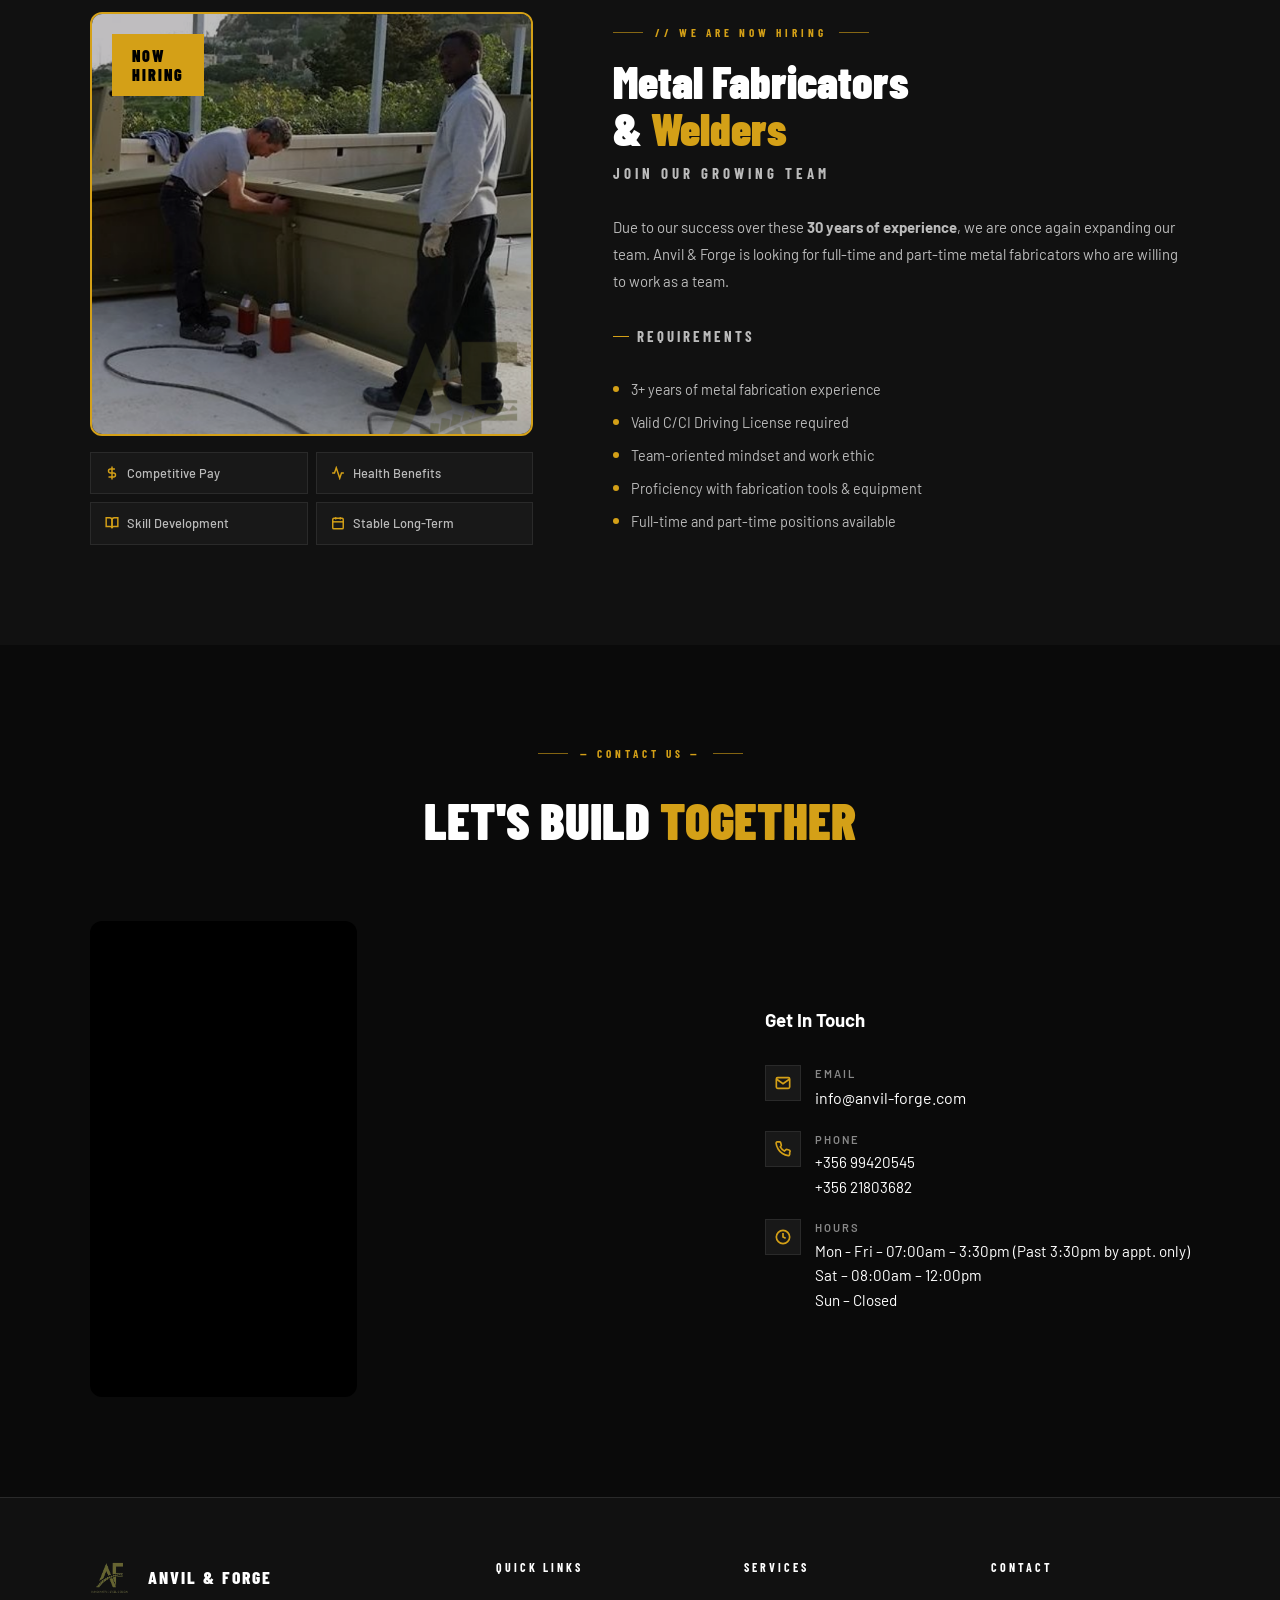
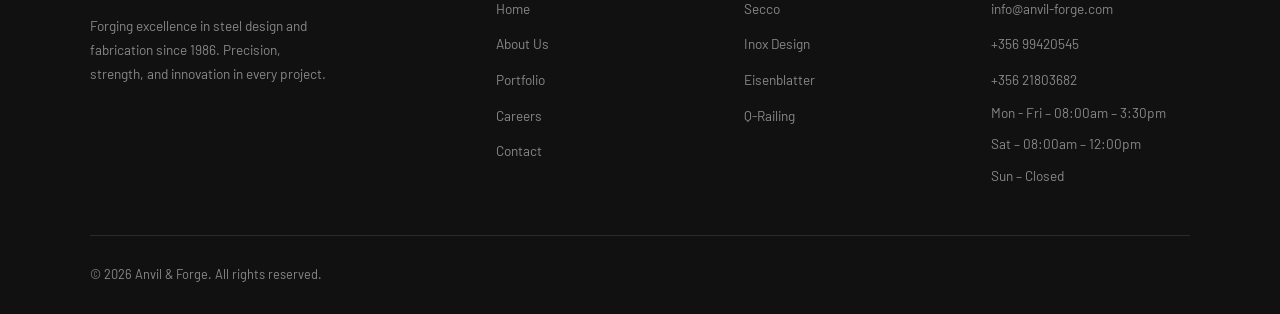
==== commit 3fbe0f98: "Update Imagenes" ====
--- a/index.html
+++ b/index.html
@@ -6,7 +6,8 @@
   <title>Anvil & Forge</title>
   <link href="https://fonts.googleapis.com/css2?family=Barlow+Condensed:wght@400;600;700;800;900&family=Barlow:wght@300;400;500;600&display=swap" rel="stylesheet"/>
   <link rel="stylesheet" href="styles.css">
-   <link rel="icon" type="image/png" href="images/logo2.svg"> 
+   <link rel="icon" type="image/svg+xml" href="images/logo2.svg">
+  <link rel="icon" type="image/png" href="images/logo.png">
 </head>
 <body>
 
@@ -60,12 +61,11 @@
       <p class="about-label">Unique Artwork</p>
       <div class="about-img-wrap">
       
-        <video class ="about-video" autoplay muted loop playsinline>
-          <source src="images/projects/16.mp4" type="video/mp4">
+        <video class="about-video" autoplay muted loop playsinline>
+          <source src="https://res.cloudinary.com/dxk5zi4tk/video/upload/q_auto/f_auto/v1777539006/16_wiz4gk.mp4" type="video/mp4">
         </video>
 
-
-        <div class="about-est-badge">Hottest Projects</div>
+        <div class="about-est-badge">2020 Project </div>
       </div>
     </div>
     <div class="about-right">
@@ -105,16 +105,16 @@
         <div class="port-front">
           <img src="images/waterwemark/1.jpg" alt="Industrial Structures"/>
           <div class="port-overlay">
-            <span class="port-tag">Premium</span>
-            <div class="port-title">Industrial-Design Helical Staircase</div>
+            <span class="port-tag">Industrial Design</span>
+            <div class="port-title">Helical Staircase</div>
           </div>
         </div>
         <div class="port-back">
           <img class="port-back-bg" src="images/waterwemark/1.jpg" alt=""/>
-          <span class="port-back-tag">Premium</span>
+          <span class="port-back-tag">Anvil&Forge</span>
           <div class="port-back-line"></div>
           <div class="port-back-title">Helical Staircase</div>
-          <p class="port-back-desc">Industrial-design helical staircase crafted with precision steel and a brushed finish. Completed in 2022.</p>
+          <p class="port-back-desc">Helical staircase crafted with precision steel and a brushed finish. Completed in 2022.</p>
         </div>
       </div>
     </div>
@@ -124,13 +124,13 @@
         <div class="port-front">
           <img src="images/waterwemark/2.png" alt="Custom Metalwork"/>
           <div class="port-overlay">
-            <span class="port-tag">Custom</span>
-            <div class="port-title">Marble Stairway with Seamless Curved Glass Balustrade</div>
+            <span class="port-tag">Seamless Curved Glass Balustrade</span>
+            <div class="port-title">Marble Staircase</div>
           </div>
         </div>
         <div class="port-back">
           <img class="port-back-bg" src="images/waterwemark/2.png" alt=""/>
-          <span class="port-back-tag">Custom</span>
+          <span class="port-back-tag">>Anvil&Forge</span>
           <div class="port-back-line"></div>
           <div class="port-back-title">Marble Stairway</div>
           <p class="port-back-desc">Seamless curved glass balustrade paired with a marble stairway. A bespoke piece designed for a private residence.</p>
@@ -143,13 +143,13 @@
         <div class="port-front">
           <img src="images/waterwemark/3.png" alt="Architectural Steel"/>
           <div class="port-overlay">
-            <span class="port-tag">One of one</span>
-            <div class="port-title">Glass Railing System with Gold Edition Profile</div>
+            <span class="port-tag">Gold edition profile</span>
+            <div class="port-title">Glass Railing System</div>
           </div>
         </div>
         <div class="port-back">
           <img class="port-back-bg" src="images/waterwemark/3.png" alt=""/>
-          <span class="port-back-tag">One of one</span>
+          <span class="port-back-tag">Anvil&Forge</span>
           <div class="port-back-line"></div>
           <div class="port-back-title">Gold Edition Railing</div>
           <p class="port-back-desc">Exclusive glass railing system featuring a gold edition profile. One of a kind, designed and fabricated in-house.</p>
@@ -162,16 +162,16 @@
         <div class="port-front">
           <img src="images/waterwemark/7.png" alt="Architectural Steel"/>
           <div class="port-overlay">
-            <span class="port-tag">One of one</span>
-            <div class="port-title">Glass Railing System with Gold Edition Profile</div>
+            <span class="port-tag">wooden iroko steps</span>
+            <div class="port-title">Spiral staircase With Veneer siding</div>
           </div>
         </div>
         <div class="port-back">
           <img class="port-back-bg" src="images/waterwemark/7.png" alt=""/>
-          <span class="port-back-tag">One of one</span>
-          <div class="port-back-line"></div>
-          <div class="port-back-title">Gold Edition Railing</div>
-          <p class="port-back-desc">Exclusive glass railing system featuring a gold edition profile. One of a kind, designed and fabricated in-house.</p>
+          <span class="port-back-tag">Anvil&Forge</span>
+          <div class="port-back-line"></div>
+          <div class="port-back-title">Unique Spiral Staircase</div>
+          <p class="port-back-desc">Custom spiral design with durable wooden Iroko steps and elegant veneer siding for a warm, modern finish.</p>
         </div>
       </div>
     </div>
@@ -181,54 +181,54 @@
         <div class="port-front">
           <img src="images/waterwemark/8.png" alt="Architectural Steel"/>
           <div class="port-overlay">
-            <span class="port-tag">One of one</span>
-            <div class="port-title">Glass Railing System with Gold Edition Profile</div>
+            <span class="port-tag">Black Bulllets</span>
+            <div class="port-title">Glass Railing Staircase</div>
           </div>
         </div>
         <div class="port-back">
           <img class="port-back-bg" src="images/waterwemark/8.png" alt=""/>
-          <span class="port-back-tag">One of one</span>
-          <div class="port-back-line"></div>
-          <div class="port-back-title">Gold Edition Railing</div>
-          <p class="port-back-desc">Exclusive glass railing system featuring a gold edition profile. One of a kind, designed and fabricated in-house.</p>
-        </div>
-      </div>
-    </div>
-
-    <div class="port-card">
-      <div class="port-card-inner">
-        <div class="port-front">
-          <img src="images/waterwemark/9.png" alt="Architectural Steel"/>
-          <div class="port-overlay">
-            <span class="port-tag">One of one</span>
-            <div class="port-title">Glass Railing System with Gold Edition Profile</div>
-          </div>
-        </div>
-        <div class="port-back">
-          <img class="port-back-bg" src="images/waterwemark/9.png" alt=""/>
-          <span class="port-back-tag">One of one</span>
-          <div class="port-back-line"></div>
-          <div class="port-back-title">Gold Edition Railing</div>
-          <p class="port-back-desc">Exclusive glass railing system featuring a gold edition profile. One of a kind, designed and fabricated in-house.</p>
-        </div>
-      </div>
-    </div>
-
-    <div class="port-card">
-      <div class="port-card-inner">
-        <div class="port-front">
-          <img src="images/waterwemark/9.png" alt="Architectural Steel"/>
-          <div class="port-overlay">
-            <span class="port-tag">One of one</span>
-            <div class="port-title">Glass Railing System with Gold Edition Profile</div>
-          </div>
-        </div>
-        <div class="port-back">
-          <img class="port-back-bg" src="images/waterwemark/10.png" alt=""/>
-          <span class="port-back-tag">One of one</span>
-          <div class="port-back-line"></div>
-          <div class="port-back-title">Gold Edition Railing</div>
-          <p class="port-back-desc">Exclusive glass railing system featuring a gold edition profile. One of a kind, designed and fabricated in-house.</p>
+          <span class="port-back-tag">Anvil&Forge</span>
+          <div class="port-back-line"></div>
+          <div class="port-back-title">Glass Railing</div>
+          <p class="port-back-desc">Minimalist glass railing supported by Black Bullet hardware for a clean and industrial aesthetic.</p>
+        </div>
+      </div>
+    </div>
+
+    <div class="port-card">
+      <div class="port-card-inner">
+        <div class="port-front">
+          <img src="images/projects/16.jpeg" alt="Architectural Steel"/>
+          <div class="port-overlay">
+            <span class="port-tag">Curved Glass</span>
+            <div class="port-title">Spiral Staircase</div>
+          </div>
+        </div>
+        <div class="port-back">
+          <img class="port-back-bg" src="images/projects/16.jpeg" alt="Architectural Steel"/>
+          <span class="port-back-tag">Anvil&Forge</span>
+          <div class="port-back-line"></div>
+          <div class="port-back-title">Spiral Staircase</div>
+          <p class="port-back-desc">High-precision spiral staircase featuring seamless curved glass and structural steel support.</p>
+        </div>
+      </div>
+    </div>
+
+    <div class="port-card">
+      <div class="port-card-inner">
+        <div class="port-front">
+          <img src="images/projects/18.jpg" alt="Architectural Steel"/>
+          <div class="port-overlay">
+            <span class="port-tag">Ornate railing</span>
+            <div class="port-title">Grand staircase</div>
+          </div>
+        </div>
+        <div class="port-back">
+          <img class="port-back-bg" src="images/projects/18.jpg" alt="Architectural Steel"/>
+          <span class="port-back-tag">Anvil&Forge</span>
+          <div class="port-back-line"></div>
+          <div class="port-back-title">Grand Staircase</div>
+          <p class="port-back-desc">Luxury curved staircase featuring custom ornate metal railings and a cascading crystal centerpiece.</p>
         </div>
       </div>
     </div>
@@ -238,39 +238,38 @@
         <div class="port-front">
           <img src="images/waterwemark/11.png" alt="Architectural Steel"/>
           <div class="port-overlay">
-            <span class="port-tag">One of one</span>
-            <div class="port-title">Glass Railing System with Gold Edition Profile</div>
-          </div>
-        </div>
-        <div class="port-back">
-          <img class="port-back-bg" src="images/waterwemark/11.png" alt=""/>
-          <span class="port-back-tag">One of one</span>
-          <div class="port-back-line"></div>
-          <div class="port-back-title">Gold Edition Railing</div>
-          <p class="port-back-desc">Exclusive glass railing system featuring a gold edition profile. One of a kind, designed and fabricated in-house.</p>
-        </div>
-      </div>
-    </div>
-
-    <div class="port-card">
-      <div class="port-card-inner">
-        <div class="port-front">
-          <img src="images/waterwemark/14.png" alt="Architectural Steel"/>
-          <div class="port-overlay">
-            <span class="port-tag">One of one</span>
-            <div class="port-title">Glass Railing System with Gold Edition Profile</div>
-          </div>
-        </div>
-        <div class="port-back">
-          <img class="port-back-bg" src="images/waterwemark/14.png" alt=""/>
-          <span class="port-back-tag">One of one</span>
-          <div class="port-back-line"></div>
-          <div class="port-back-title">Gold Edition Railing</div>
-          <p class="port-back-desc">Exclusive glass railing system featuring a gold edition profile. One of a kind, designed and fabricated in-house.</p>
-        </div>
-      </div>
-    </div>
-
+            <span class="port-tag">Floating wooden stairs</span>
+            <div class="port-title">Glass railing in pocket profile</div>
+          </div>
+        </div>
+        <div class="port-back">
+          <img class="port-back-bg" src="images/waterwemark/11.png" alt="Architectural Steel"/>
+          <span class="port-back-tag">Anvil&Forge</span>
+          <div class="port-back-line"></div>
+          <div class="port-back-title">Glass Railing</div>
+          <p class="port-back-desc">Floating wooden stairs paired with structural glass railing recessed in a sleek pocket profile.</p>
+        </div>
+      </div>
+    </div>
+
+    <div class="port-card">
+      <div class="port-card-inner">
+        <div class="port-front">
+          <img src="images/projects/17.png" alt="Architectural Steel"/>
+          <div class="port-overlay">
+            <span class="port-tag">Award winning staircase</span>
+            <div class="port-title">Black laser cut stairs</div>
+          </div>
+        </div>
+        <div class="port-back">
+          <img class="port-back-bg" src="images/projects/17.png" alt="Architectural Steel"/>
+          <span class="port-back-tag">Anvil&Forge</span>
+          <div class="port-back-line"></div>
+          <div class="port-back-title">Black Laser Cut Stairs</div>
+          <p class="port-back-desc">Award-winning design featuring laser-cut black steel for a striking geometric architectural statement.</p>
+        </div>
+      </div>
+    </div>
   </div>
 </section>
 
--- a/styles.css
+++ b/styles.css
@@ -897,11 +897,11 @@
       .contact-header h2 { font-size: 2.4rem; }
       .contact-img-wrap div {
         width: 100% !important;
-        height: 300px !important;
+        height: 500px !important;
       }
       .contact-img-wrap iframe {
         width: 100% !important;
-        height: 300px !important;
+        height: 500px !important;
       }
       .location iframe { height: 260px; }
       .contact-detail-val { white-space: normal; }
